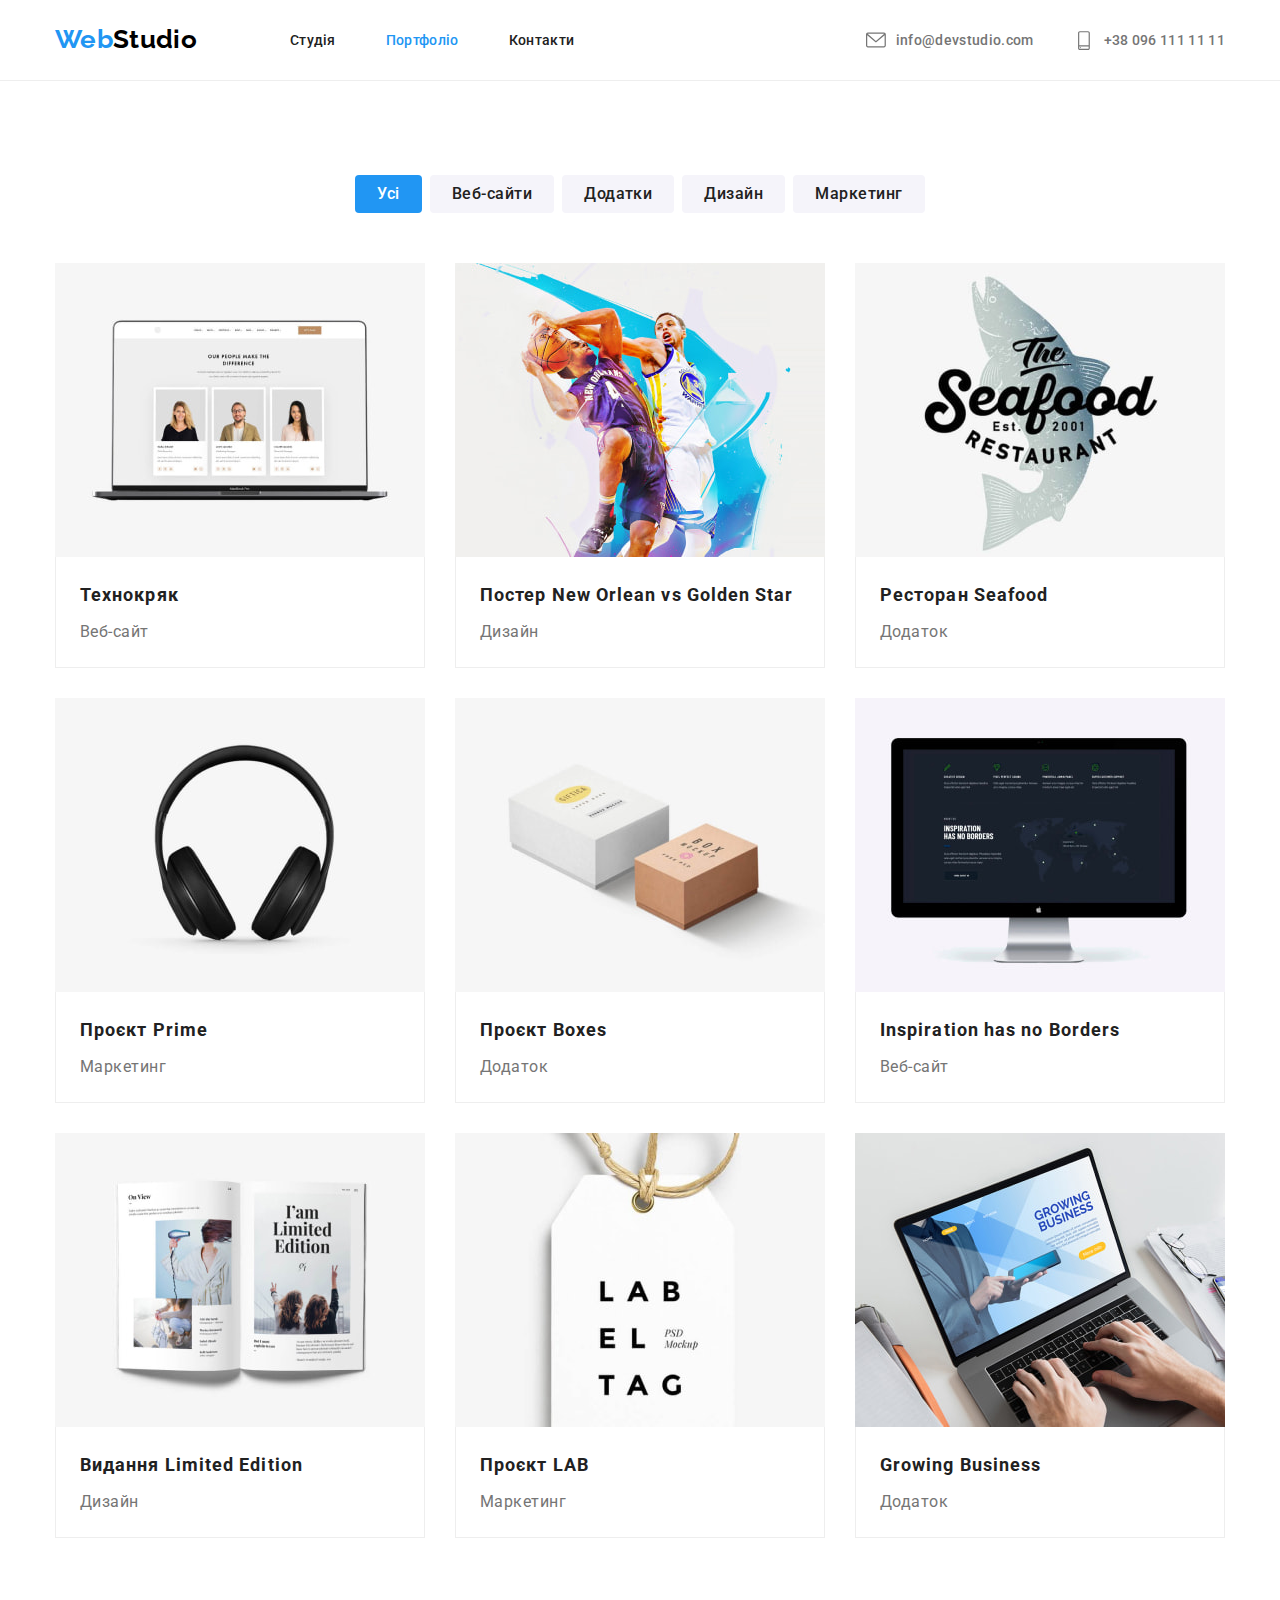
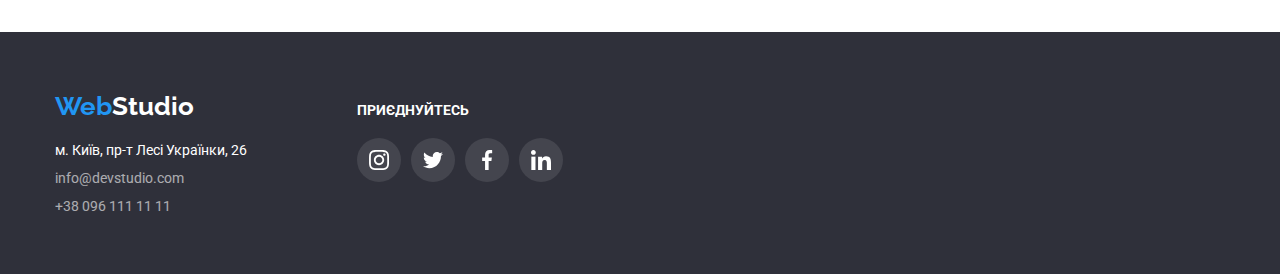
==== portfolio.html @ 36f6968f "Initial commit" ====
<!DOCTYPE html>
<html lang="en">

<head>
	<meta charset="UTF-8">
	<meta http-equiv="X-UA-Compatible" content="IE=edge">
	<meta name="viewport" content="width=device-width, initial-scale=1.0">

	<!-- Projects Fonts -->
	<link rel="preconnect" href="https://fonts.googleapis.com">
	<link rel="preconnect" href="https://fonts.gstatic.com" crossorigin>
	<link
		href="https://fonts.googleapis.com/css2?family=Raleway:wght@700&family=Roboto:wght@400;500;700;900&display=swap"
		rel="stylesheet">

	<!-- Normalize -->
	<link rel="stylesheet" href="https://cdnjs.cloudflare.com/ajax/libs/modern-normalize/2.0.0/modern-normalize.min.css">

	<!-- Styles -->
	<link rel="stylesheet" href="./css/styles.css">
	<title>Портфоліо</title>
</head>

<body>
	<!-- HEADER -->
	<header class="header">
		<div class="container header-container">
			<a href="#" class="logo">Web<span class="logo-header">Studio</span></a>
			<nav class="navigation">
				<ul class="menu list">
					<li class="menu-list"><a class="menu-item" href="./index.html">Студія</a></li>
					<li class="menu-list"><a class="menu-item active" href="./portfolio.html">Портфоліо</a></li>
					<li class="menu-list"><a class="menu-item" href="">Контакти</a></li>
				</ul>
			</nav>
			<ul class="contacts">
				<li class="contact-list">
					<a href="mailto:info@devstudio.com">
						<svg class="icon-contact" viewBox="0 0 100 100" width="20">
							<use href="./images/icons/icons.svg#icon-envelope"></use>
						</svg>
						info@devstudio.com</a>
				</li>
				<li class="contact-list">
					<a href="tel:+380961111111">
						<svg class="icon-contact" viewBox="0 0 100 100" width="20">
							<use href="./images/icons/icons.svg#icon-smartphone"></use>
						</svg>
						+38 096 111 11 11</a>
				</li>
			</ul>
		</div>
	</header>
	<!-- MAIN -->
	<main>
		<!-- PORTFOLIO -->
		<section class="portfolio">
			<div class="container">
				<ul class="buttons">
					<li class="btn btn-active">
						<button type="button">Усі</button>
					</li>
					<li class="btn">
						<button type="button">Веб-сайти</button>
					</li>
					<li class="btn">
						<button type="button">Додатки</button>
					</li>
					<li class="btn">
						<button type="button">Дизайн</button>
					</li>
					<li class="btn">
						<button type="button">Маркетинг</button>
					</li>
				</ul>
				<ul class="cards grid">
					<li class="card grid-item">
						<a href="#">
							<img src="./images/portfolio/web.jpg" width="370" alt="Веб-сайт">
							<div class="content">
								<h2 class="card-title">Технокряк</h2>
								<p class="card-text">Веб-сайт</p>
							</div>
						</a>
					</li>
					<li class="card grid-item">
						<a href="">
							<img src="./images/portfolio/poster.jpg" width="370" alt="Дизайн">
							<div class="content">
								<h2 class="card-title">Постер New Orlean vs Golden Star</h2>
								<p class="card-text">Дизайн</p>
							</div>
						</a>
					</li>
					<li class="card grid-item">
						<a href="">
							<img src="./images/portfolio/restaurant.jpg" width="370" alt="Додаток">
							<div class="content">
								<h2 class="card-title">Ресторан Seafood</h2>
								<p class="card-text">Додаток</p>
							</div>
						</a>
					</li>
					<li class="card grid-item">
						<a href="">
							<img src="./images/portfolio/prime.jpg" width="370" alt="Маркетинг">
							<div class="content">
								<h2 class="card-title">Проєкт Prime</h2>
								<p class="card-text">Маркетинг</p>
							</div>
						</a>
					</li>
					<li class="card grid-item">
						<a href="">
							<img src="./images/portfolio/boxes.jpg" width="370" alt="Додаток">
							<div class="content">
								<h2 class="card-title">Проєкт Boxes</h2>
								<p class="card-text">Додаток</p>
							</div>
						</a>
					</li>
					<li class="card grid-item">
						<a href="">
							<img src="./images/portfolio/web-1.jpg" width="370" alt="Веб-сайт">
							<div class="content">
								<h2 class="card-title">Inspiration has no Borders</h2>
								<p class="card-text">Веб-сайт</p>
							</div>
						</a>
					</li>
					<li class="card grid-item">
						<a href="">
							<img src="./images/portfolio/design.jpg" width="370" alt="Дизайн">
							<div class="content">
								<h2 class="card-title">Видання Limited Edition</h2>
								<p class="card-text">Дизайн</p>
							</div>
						</a>
					</li>
					<li class="card grid-item">
						<a href="">
							<img src="./images/portfolio/marketing.jpg" width="370" alt="Маркетинг">
							<div class="content">
								<h2 class="card-title">Проєкт LAB</h2>
								<p class="card-text">Маркетинг</p>
							</div>
						</a>
					</li>
					<li class="card grid-item">
						<a href="">
							<img src="./images/portfolio/app.jpg" width="370" alt="Додаток">
							<div class="content">
								<h2 class="card-title">Growing Business</h2>
								<p class="card-text">Додаток</p>
							</div>
						</a>
					</li>
				</ul>
			</div>
		</section>
	</main>
	<!-- FOOTER -->
	<footer class="footer">
		<div class="container footer-container">
			<div class="footer-address">
				<a href="#" class="logo">Web<span class="logo-footer">Studio</span></a>
				<address>
					<p>м. Київ, пр-т Лесі Українки, 26</p>
					<ul>
						<li><a href="mailto:info@devstudio.com">info@devstudio.com</a></li>
						<li><a href="tel:+380961111111">+38 096 111 11 11</a></li>
					</ul>
				</address>
			</div>
			<div class="footer-social">
				<p>приєднуйтесь</p>
				<ul class="social-links">
					<li class="footer-icons">
						<a href="" class="footer-icon">
							<svg class="social" viewBox="0 0 100 100" width="20">
								<use href="./images/icons/icons.svg#icon-instagram"></use>
							</svg>							
						</a>
					</li>
					<li class="footer-icons">
						<a href="" class="footer-icon">
							<svg class="social" viewBox="0 0 100 100" width="20">
								<use href="./images/icons/icons.svg#icon-twitter"></use>
							</svg>							
						</a>
					</li>
					<li class="footer-icons">
						<a href="" class="footer-icon">
							<svg class="social" viewBox="0 0 100 100" width="20">
								<use href="./images/icons/icons.svg#icon-facebook"></use>
							</svg>							
						</a>
					</li>
					<li class="footer-icons">
						<a href="" class="footer-icon">
							<svg class="social" viewBox="0 0 100 100" width="20">
								<use href="./images/icons/icons.svg#icon-linkedin"></use>
							</svg>							
						</a>
					</li>
				</ul>
			</div>
		</div>
	</footer>
</body>

</html>
---- css/styles.css ----
:root {
	--title-color: #212121;
	--subtitle-color: #757575;
	--active-color: #2196F3;
	--background-footer: #2F303A;
	--background-team: #F5F4FA;
	--icons: #AFB1B8;
	--indent: 30px;
	--items: 1;
}

* {
	margin: 0;
}

img {
	display: block;
}

a {
	text-decoration: none;
}

body {
	box-sizing: border-box;
	color: var(--subtitle-color);
	font-family: Roboto, sans-serif;
}

ul {
	list-style: none;
	padding: 0;
}

h1,
h2,
h3,
h4,
h5,
h5,
p {
	margin: 0;
}

.container {
	width: 1200px;
	padding-left: 15px;
	padding-right: 15px;
	margin-left: auto;
	margin-right: auto;
}

/* 
	|=============================
	| GRID
	|=============================
*/

.grid {
	display: flex;
	flex-wrap: wrap;
	gap: var(--indent);
}

.grid-item {
	flex-basis: calc((100% - var(--indent) * (var(--items) - 1)) / var(--items));
}

/* 
	|=============================
	| HEADER 
	|=============================
*/
.header {
	border-bottom: 1px solid #eee;
	letter-spacing: 0.02em;
}

.header-container {
	display: flex;
	align-items: center;
}

.logo {
	margin-right: 93px;
	color: var(--active-color);
	font-family: Raleway;
	font-weight: 700;
	font-size: 26px;
}

.logo .logo-header {
	color: #000;
}

a {
	color: var(--title-color);
}

.list {
	margin: 0;
	padding: 0;
}

.menu {
	display: flex;
	align-items: center;
}

.menu-list {
	margin-right: 50px;
}

.menu-list:last-child {
	margin-right: 0;
}

.menu .menu-item {
	display: block;
	padding-top: 32px;
	padding-bottom: 32px;
	font-weight: 500;
	font-size: 14px;
}

.active {
	color: var(--active-color);
}

.menu-item:hover,
.menu-item:focus {
	color: var(--active-color);
}

.contacts {
	display: flex;
	margin-left: auto;
}

.contact-list {
	margin-right: 40px;
}

.contact-list:last-child {
	margin-right: 0;
}

.contact-list a {
display: flex;
align-items: center;
	color: currentColor;
	font-weight: 500;
	font-size: 14px;
}

.contact-list a:hover,
.contact-list a:focus {
	color: var(--active-color);
	fill: var(--active-color);
}
.icon-contact{
	fill: currentColor;
	margin-right: 10px;
}

/* 
	|=============================
	| HERO
	|=============================
*/
.hero {
	max-width: 1600px;
	height: 600px;
	padding-top: 200px;
	padding-bottom: 200px;
	margin-left: auto;
	margin-right: auto;
	background: rgba(196, 196, 196, 1);
	background-image:linear-gradient( to right, rgba(47, 48, 58, 0.40), rgba(47, 48, 58, 0.40)), url(../images/hero/bg-hero.png);
	background-position: center;
	background-size: cover;
	letter-spacing: 0.06em;
	text-align: center;
}

.hero-title {
	max-width: 696px;
	margin-bottom: 30px;
	margin-left: auto;
	margin-right: auto;
	color: #fff;
	text-transform: uppercase;
	font-size: 44px;
	font-weight: 900;
	line-height: 1.36;

}

.hero-btn {
	padding-top: 10px;
	padding-right: 22px;
	padding-bottom: 10px;
	padding-left: 22px;
	cursor: pointer;
	color: #fff;
	background-color: var(--active-color);
	border: none;
	border-radius: 4px;
	font-size: 16px;
	font-weight: 700;
}

/* 
	|=============================
	| FEATURES
	|=============================
*/
.features {
	padding-top: 94px;
	padding-bottom: 94px;
}

.features-icons{
	display: flex;
	align-items: center;
	justify-content: center;
	width: 270px;
	height: 120px;
	background-color: var(--background-team);
	border-radius: 4px;
}

.features-item {
	--items: 4;
	width: 270px;	
}

.features-item:last-child {
	margin-right: 0;
}

.features-title {
	margin-top: 30px;	
	margin-bottom: 10px;
	color: var(--title-color);
	font-size: 14px;
	font-weight: 700;
}

.features-text {
	font-size: 14px;
	line-height: 1.71;
	letter-spacing: 0.03em;
}

/* 
	|=============================
	| ABOUT
	|=============================
*/

.about {
	padding-bottom: 94px;
}

.about-title {
	margin-bottom: 50px;
	color: var(--title-color);
	text-align: center;
	font-size: 36px;
	font-weight: 700;
	letter-spacing: 0.03em;
}

.about-item {
	--items: 3;
}

/* 
	|=============================
	| OUR TEAM
	|=============================
*/

.team {
	background-color: var(--background-team);
	padding-bottom: 94px;
	padding-top: 94px;
}

.team-title {
	margin-bottom: 50px;
	color: var(--title-color);
	font-size: 36px;
	font-weight: 700;
	letter-spacing: 0.03em;
	text-align: center;
}

.team-item {
	background-color: #fff;
	--items: 4;
	box-shadow: 0px 2px 1px 0px rgba(0, 0, 0, 0.20), 0px 1px 1px 0px rgba(0, 0, 0, 0.14), 0px 1px 3px 0px rgba(0, 0, 0, 0.12);
	border-radius: 0px 0px 4px 4px;
}

.team-content {
	padding-top: 30px;
	padding-bottom: 30px;
}

.team-item-title {
	margin-bottom: 10px;
	color: var(--title-color);
	text-align: center;
	font-size: 16px;
	font-weight: 500;
	letter-spacing: 0.03em;
}

.team-item-text {
	text-align: center;
	letter-spacing: 0.03em;
}
.social-icons{
	display: flex;
	gap: 10px;
	justify-content: center;
	margin-top: 16px;
}
.social-icon{
	display: flex;
	align-items: center;
	justify-content: center;
	fill: var(--icons);
	width: 44px;
	height: 44px;
	background-color: #fff;
	border-radius: 50%;
}

.social-icon:hover,
.social-icon:focus{
	fill: #fff;
	background-color: var(--active-color);

}

/* 
	|=============================
	| PARTNERS
	|=============================
*/

.partners {
	padding-top: 94px;
	padding-bottom: 94px;
}

.partners-title {
	font-size: 36px;
	color: var(--title-color);
	text-align: center;
	margin-bottom: 50px;
}
.partners-items {
	display: flex;
	--items: 6;
}

.partners-item {
	display: flex;
	align-items: center;
	justify-content: center;	
}

.partners-logo {
	width: 170px;
	height: 92px;
	display: flex;
	align-items: center;
	justify-content: center;	
	border: 1px solid var(--icons);
	border-radius: 4px;
	fill: var(--icons);
}

.partners-logo:hover,
.partners-logo:focus{
	fill: var(--active-color);
	border: 1px solid var(--active-color);
}


/* 
	|=============================
	| FOOTER
	|=============================
*/

.footer {
	padding-top: 60px;
	padding-bottom: 60px;
	background-color: var(--background-footer);
	color: #fff;
}


.footer-container>a {
	margin-bottom: 28px;
}

.logo-footer {
	color: #fff;
}

address {
	margin-top: 20px;
	font-size: 14px;
	font-style: normal;
}

address>p {
	margin-bottom: 12px;
}

address ul li {
	margin-bottom: 12px;
}

address ul li:last-child {
	margin-bottom: 0;
}

address ul li a {
	opacity: .6;
	color: #fff;

}

address ul li a:hover,
address ul li a:focus {
	opacity: 1;
}

.footer-container{
	display: flex;
	align-items: baseline;
}
.footer-address{
	margin-right: 70px;
}

.footer-social p{
	font-size: 14px;
	text-transform: uppercase;
	font-weight: 700;
	margin-bottom: 20px;
}
.social-links {
	display: flex;
	gap: 10px;	
}
.footer-icons {
	display: flex;	
	justify-content: center;	
}
.footer-icon {
	display: flex;
	align-items: center;
	justify-content: center;
	fill: #fff;
	width: 44px;
	height: 44px;
	background-color: rgba(255, 255, 255, 0.10);
	border-radius: 50%;
}
.footer-icon:hover,
.footer-icon:focus{
	background-color: var(--active-color);
}


/* 
	|=============================
	| PORTFOLIO
	|=============================
*/

.portfolio {
	padding-top: 94px;
	padding-bottom: 94px;
}

/* 
	|=============================
	| FILTER BUTTON
	|=============================
*/

.buttons {
	display: flex;
	justify-content: center;
}

.btn {
	margin-right: 8px;
}

.btn button {
	padding: 6px 22px;
	background-color: var(--background-team);
	color: var(--title-color);
	border: none;
	border-radius: 4px;
	cursor: pointer;
	font-size: 16px;
	line-height: 1.62;
	font-family: "Roboto", sans-serif;
	letter-spacing: 0.03em;
	font-weight: 500;
}

.btn:last-child {
	margin-right: 0;
}

.btn-active button {
	background-color: var(--active-color);
	color: #fff;
}

.btn button:hover,
.btn button:focus {
	background-color: var(--active-color);
	color: #fff;
	box-shadow: 0px 2px 2px 0px rgba(0, 0, 0, 0.12), 0px 1px 2px 0px rgba(0, 0, 0, 0.08), 0px 3px 1px 0px rgba(0, 0, 0, 0.10);	
}

/* 
	|=============================
	| FILTER CARDS
	|=============================
*/
.cards {
	--items: 3;
	margin-top: 50px;	
}

.card-title {
	margin-bottom: 4px;
	color: var(--title-color);
	font-size: 18px;
	letter-spacing: .06em;
	line-height: 2;
}

.card:hover, .card:focus{
	box-shadow: 1px 4px 6px 0px rgba(0, 0, 0, 0.16), 0px 4px 4px 0px rgba(0, 0, 0, 0.06), 0px 1px 1px 0px rgba(0, 0, 0, 0.12);
}
.card-text {
	color: var(--subtitle-color);
	letter-spacing: .03em;
	line-height: 1.875;
}

.content {
	padding-left: 24px;
	padding-right: 24px;
	padding-top: 20px;
	padding-bottom: 20px;
	border-bottom: 1px solid #eee;
	border-left: 1px solid #eee;
	border-right: 1px solid #eee;
}
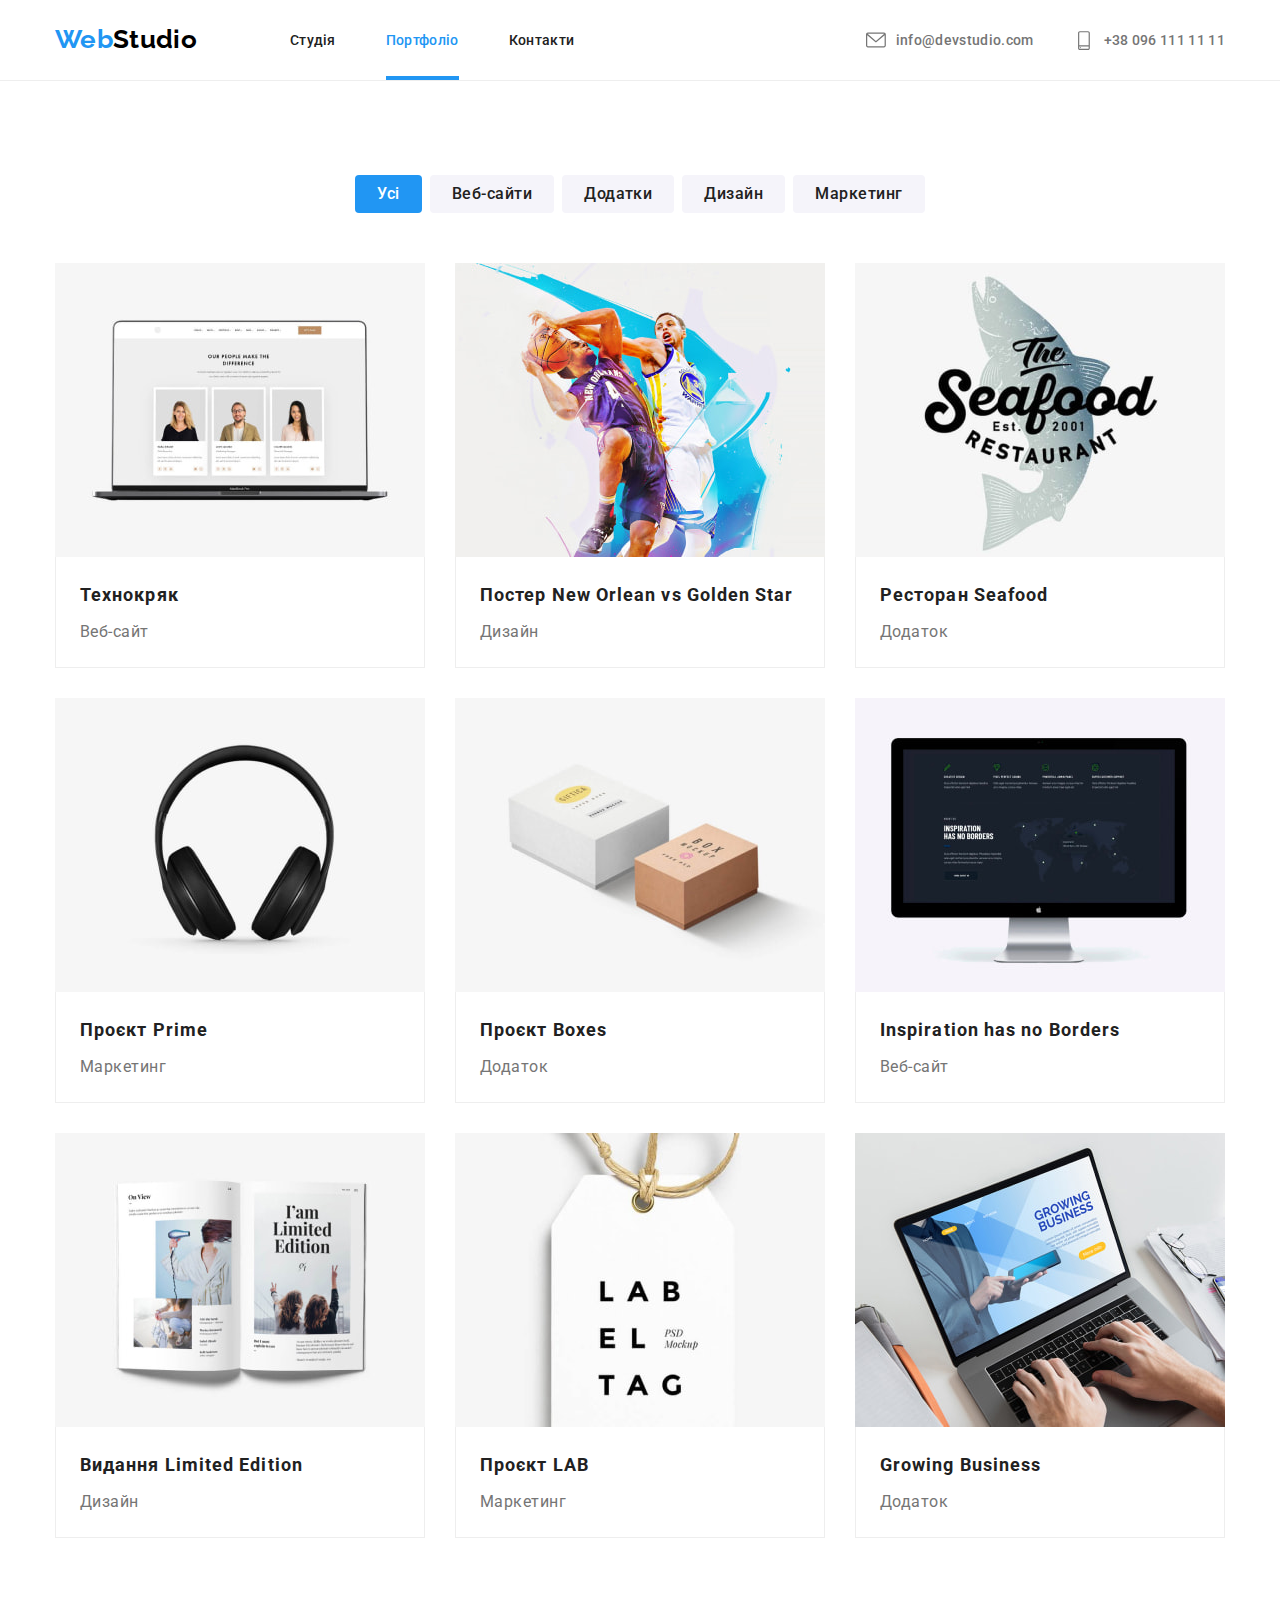
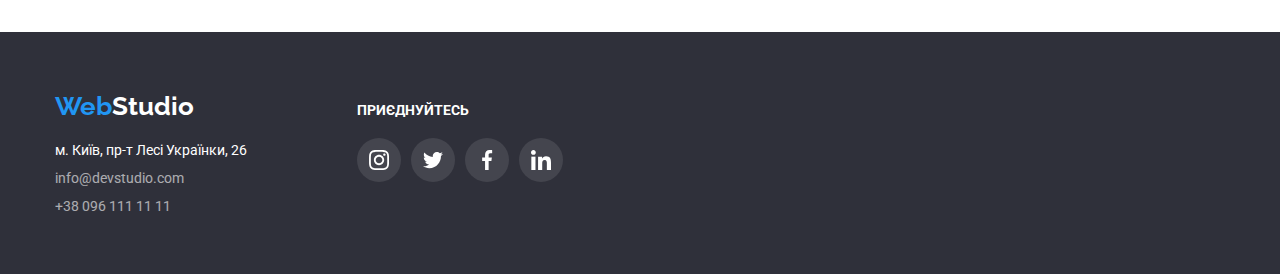
==== commit 697d2cb5: "hw05" ====
--- a/portfolio.html
+++ b/portfolio.html
@@ -75,7 +75,10 @@
 				</ul>
 				<ul class="cards grid">
 					<li class="card grid-item">
-						<a href="#">
+						<div class="card-description">
+							<p></p>
+						</div>
+						<a class="card-item" href="#">
 							<img src="./images/portfolio/web.jpg" width="370" alt="Веб-сайт">
 							<div class="content">
 								<h2 class="card-title">Технокряк</h2>
@@ -84,7 +87,7 @@
 						</a>
 					</li>
 					<li class="card grid-item">
-						<a href="">
+						<a class="card-item" href="">
 							<img src="./images/portfolio/poster.jpg" width="370" alt="Дизайн">
 							<div class="content">
 								<h2 class="card-title">Постер New Orlean vs Golden Star</h2>
@@ -93,7 +96,7 @@
 						</a>
 					</li>
 					<li class="card grid-item">
-						<a href="">
+						<a class="card-item" href="">
 							<img src="./images/portfolio/restaurant.jpg" width="370" alt="Додаток">
 							<div class="content">
 								<h2 class="card-title">Ресторан Seafood</h2>
@@ -102,7 +105,7 @@
 						</a>
 					</li>
 					<li class="card grid-item">
-						<a href="">
+						<a class="card-item" href="">
 							<img src="./images/portfolio/prime.jpg" width="370" alt="Маркетинг">
 							<div class="content">
 								<h2 class="card-title">Проєкт Prime</h2>
@@ -111,7 +114,7 @@
 						</a>
 					</li>
 					<li class="card grid-item">
-						<a href="">
+						<a class="card-item" href="">
 							<img src="./images/portfolio/boxes.jpg" width="370" alt="Додаток">
 							<div class="content">
 								<h2 class="card-title">Проєкт Boxes</h2>
@@ -120,7 +123,7 @@
 						</a>
 					</li>
 					<li class="card grid-item">
-						<a href="">
+						<a class="card-item" href="">
 							<img src="./images/portfolio/web-1.jpg" width="370" alt="Веб-сайт">
 							<div class="content">
 								<h2 class="card-title">Inspiration has no Borders</h2>
@@ -129,7 +132,7 @@
 						</a>
 					</li>
 					<li class="card grid-item">
-						<a href="">
+						<a class="card-item" href="">
 							<img src="./images/portfolio/design.jpg" width="370" alt="Дизайн">
 							<div class="content">
 								<h2 class="card-title">Видання Limited Edition</h2>
@@ -138,7 +141,7 @@
 						</a>
 					</li>
 					<li class="card grid-item">
-						<a href="">
+						<a class="card-item" href="">
 							<img src="./images/portfolio/marketing.jpg" width="370" alt="Маркетинг">
 							<div class="content">
 								<h2 class="card-title">Проєкт LAB</h2>
@@ -147,7 +150,7 @@
 						</a>
 					</li>
 					<li class="card grid-item">
-						<a href="">
+						<a class="card-item" href="">
 							<img src="./images/portfolio/app.jpg" width="370" alt="Додаток">
 							<div class="content">
 								<h2 class="card-title">Growing Business</h2>
@@ -207,6 +210,8 @@
 			</div>
 		</div>
 	</footer>
+
+	<script src="./js/modal.js"></script>
 </body>
 
 </html>--- a/css/styles.css
+++ b/css/styles.css
@@ -124,7 +124,18 @@
 }
 
 .active {
+	position: relative;	
 	color: var(--active-color);
+}
+.active::after{
+	position: absolute;
+	display: block;
+	left: 0;
+	bottom: 0;
+	content: "";
+	height: 4px;
+	width: 100%;
+	background-color: var(--active-color);
 }
 
 .menu-item:hover,
@@ -273,7 +284,24 @@
 }
 
 .about-item {
+	position: relative;
+
 	--items: 3;
+}
+.about-item::after{
+	position: absolute;
+	display: flex;
+	align-items: center;
+	justify-content: center;
+	content: attr(data-title);
+	width: 100%;
+	left: 0;
+	bottom: 0;
+	height: 70px;
+	background: rgba(47, 48, 58, 0.80);
+	color: #fff;
+	font-size: 14px;
+	text-transform: uppercase;
 }
 
 /* 
@@ -343,7 +371,6 @@
 .social-icon:focus{
 	fill: #fff;
 	background-color: var(--active-color);
-
 }
 
 /* 
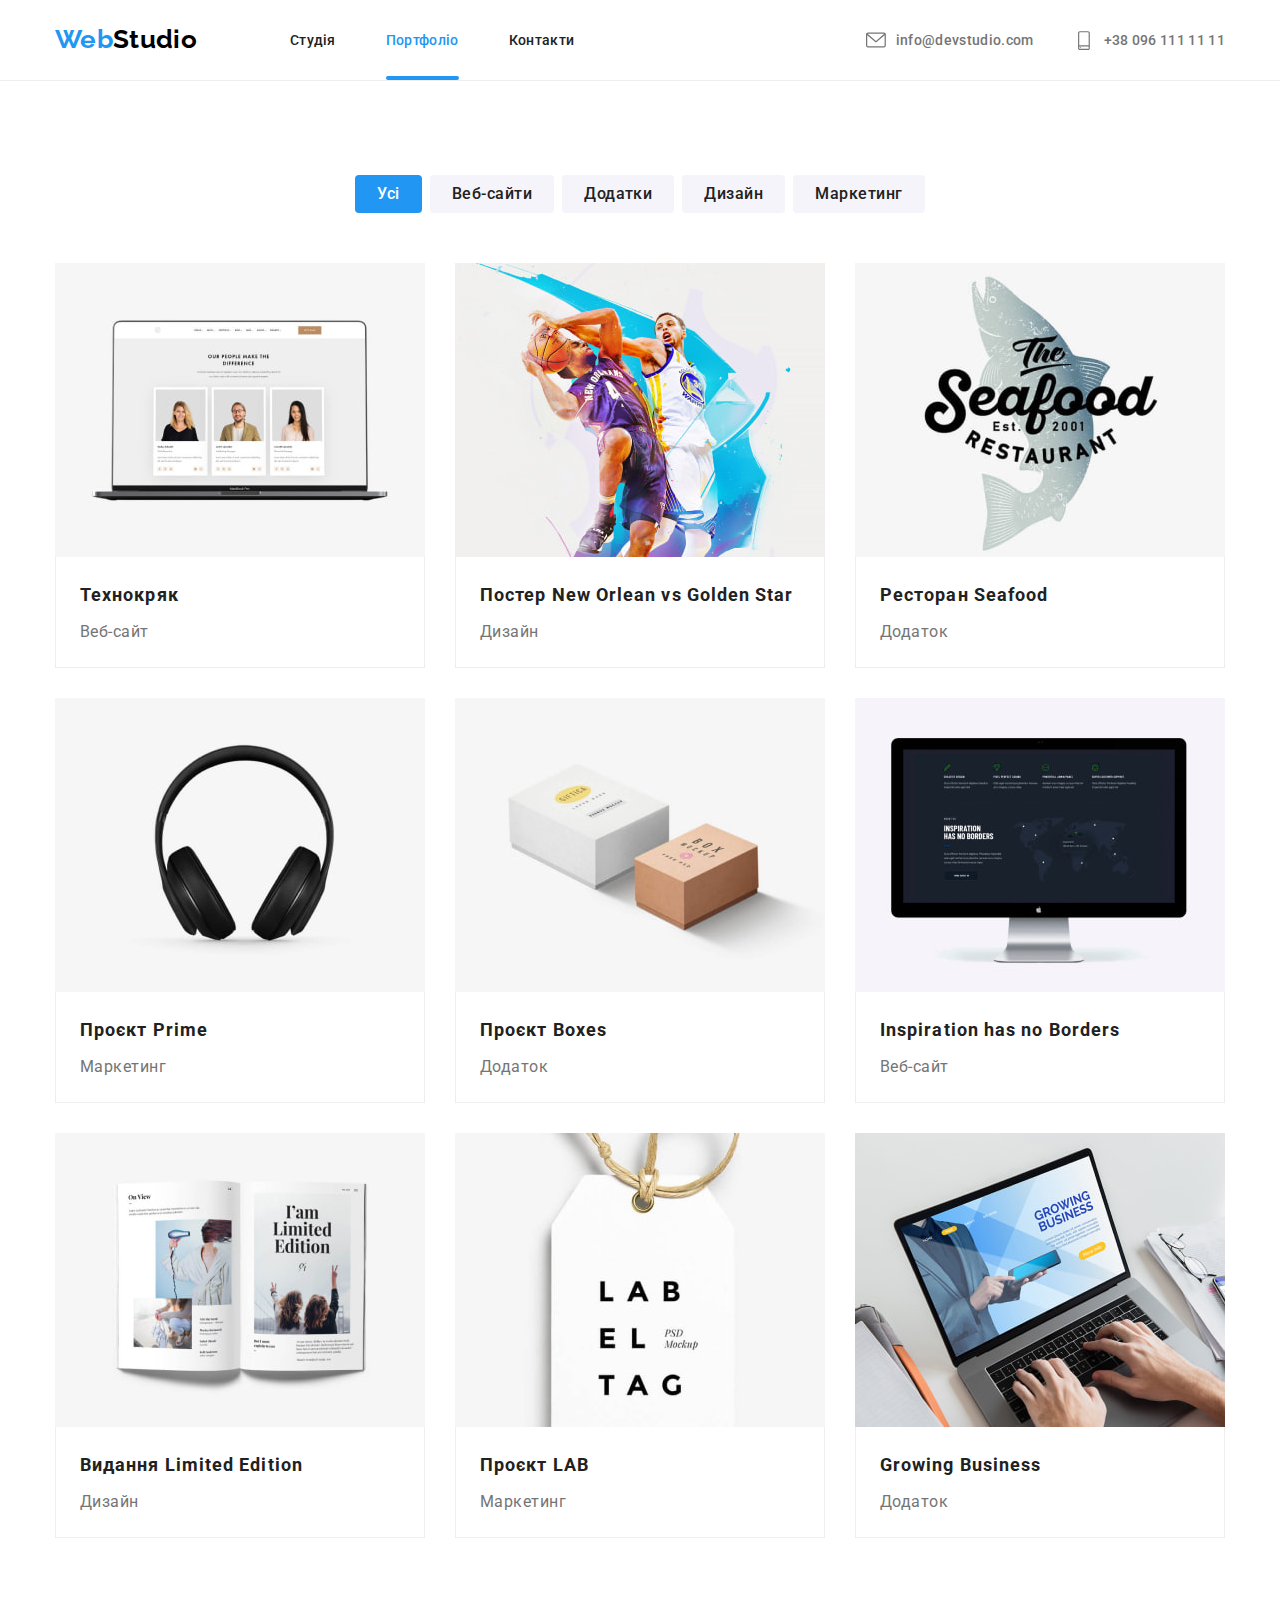
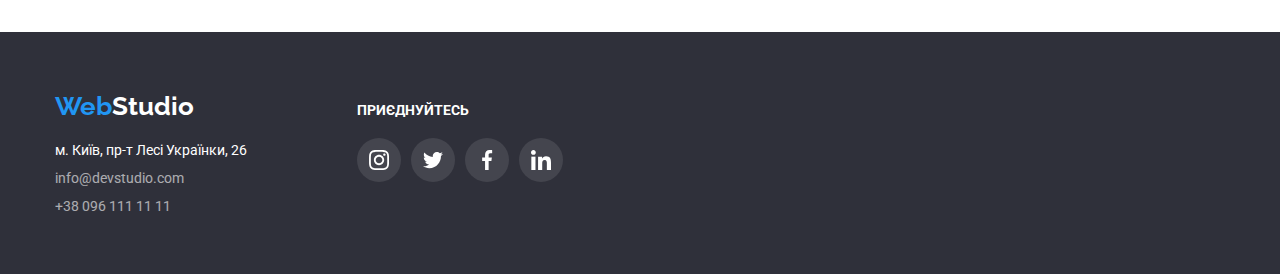
==== commit 42e59031: "update" ====
--- a/portfolio.html
+++ b/portfolio.html
@@ -75,11 +75,14 @@
 				</ul>
 				<ul class="cards grid">
 					<li class="card grid-item">
-						<div class="card-description">
-							<p></p>
-						</div>
+
 						<a class="card-item" href="#">
-							<img src="./images/portfolio/web.jpg" width="370" alt="Веб-сайт">
+							<div class="card-content">
+								<img class="card-img" src="./images/portfolio/web.jpg" width="370" alt="Веб-сайт">
+								<div class="card-description">
+									<p class="desc-text">Ресурс пропонує комплексні пропозиції з різним рівнем функціоналу та сервісів. Все це дозволить відвідувачу отримати вичерпні відомості про компанію чи приватну особу.</p>
+								</div>
+							</div>
 							<div class="content">
 								<h2 class="card-title">Технокряк</h2>
 								<p class="card-text">Веб-сайт</p>
@@ -88,7 +91,12 @@
 					</li>
 					<li class="card grid-item">
 						<a class="card-item" href="">
-							<img src="./images/portfolio/poster.jpg" width="370" alt="Дизайн">
+							<div class="card-content">
+								<img src="./images/portfolio/poster.jpg" width="370" alt="Дизайн">
+								<div class="card-description">
+									<p class="desc-text">Ресурс пропонує комплексні пропозиції з різним рівнем функціоналу та сервісів. Все це дозволить відвідувачу отримати вичерпні відомості про компанію чи приватну особу.</p>
+								</div>
+							</div>							
 							<div class="content">
 								<h2 class="card-title">Постер New Orlean vs Golden Star</h2>
 								<p class="card-text">Дизайн</p>
@@ -97,7 +105,12 @@
 					</li>
 					<li class="card grid-item">
 						<a class="card-item" href="">
-							<img src="./images/portfolio/restaurant.jpg" width="370" alt="Додаток">
+							<div class="card-content">
+								<img src="./images/portfolio/restaurant.jpg" width="370" alt="Додаток">
+								<div class="card-description">
+									<p class="desc-text">Ресурс пропонує комплексні пропозиції з різним рівнем функціоналу та сервісів. Все це дозволить відвідувачу отримати вичерпні відомості про компанію чи приватну особу.</p>
+								</div>
+							</div>							
 							<div class="content">
 								<h2 class="card-title">Ресторан Seafood</h2>
 								<p class="card-text">Додаток</p>
@@ -106,7 +119,12 @@
 					</li>
 					<li class="card grid-item">
 						<a class="card-item" href="">
-							<img src="./images/portfolio/prime.jpg" width="370" alt="Маркетинг">
+							<div class="card-content">
+								<img src="./images/portfolio/prime.jpg" width="370" alt="Маркетинг">
+								<div class="card-description">
+									<p class="desc-text">Ресурс пропонує комплексні пропозиції з різним рівнем функціоналу та сервісів. Все це дозволить відвідувачу отримати вичерпні відомості про компанію чи приватну особу.</p>
+								</div>
+							</div>							
 							<div class="content">
 								<h2 class="card-title">Проєкт Prime</h2>
 								<p class="card-text">Маркетинг</p>
@@ -115,7 +133,12 @@
 					</li>
 					<li class="card grid-item">
 						<a class="card-item" href="">
-							<img src="./images/portfolio/boxes.jpg" width="370" alt="Додаток">
+							<div class="card-content">
+								<img src="./images/portfolio/boxes.jpg" width="370" alt="Додаток">
+								<div class="card-description">
+									<p class="desc-text">Ресурс пропонує комплексні пропозиції з різним рівнем функціоналу та сервісів. Все це дозволить відвідувачу отримати вичерпні відомості про компанію чи приватну особу.</p>
+								</div>
+							</div>							
 							<div class="content">
 								<h2 class="card-title">Проєкт Boxes</h2>
 								<p class="card-text">Додаток</p>
@@ -124,7 +147,12 @@
 					</li>
 					<li class="card grid-item">
 						<a class="card-item" href="">
-							<img src="./images/portfolio/web-1.jpg" width="370" alt="Веб-сайт">
+							<div class="card-content">
+								<img src="./images/portfolio/web-1.jpg" width="370" alt="Веб-сайт">
+								<div class="card-description">
+									<p class="desc-text">Ресурс пропонує комплексні пропозиції з різним рівнем функціоналу та сервісів. Все це дозволить відвідувачу отримати вичерпні відомості про компанію чи приватну особу.</p>
+								</div>
+							</div>							
 							<div class="content">
 								<h2 class="card-title">Inspiration has no Borders</h2>
 								<p class="card-text">Веб-сайт</p>
@@ -133,7 +161,12 @@
 					</li>
 					<li class="card grid-item">
 						<a class="card-item" href="">
-							<img src="./images/portfolio/design.jpg" width="370" alt="Дизайн">
+							<div class="card-content">
+								<img src="./images/portfolio/design.jpg" width="370" alt="Дизайн">
+								<div class="card-description">
+									<p class="desc-text">Ресурс пропонує комплексні пропозиції з різним рівнем функціоналу та сервісів. Все це дозволить відвідувачу отримати вичерпні відомості про компанію чи приватну особу.</p>
+								</div>
+							</div>							
 							<div class="content">
 								<h2 class="card-title">Видання Limited Edition</h2>
 								<p class="card-text">Дизайн</p>
@@ -142,7 +175,12 @@
 					</li>
 					<li class="card grid-item">
 						<a class="card-item" href="">
-							<img src="./images/portfolio/marketing.jpg" width="370" alt="Маркетинг">
+							<div class="card-content">
+								<img src="./images/portfolio/marketing.jpg" width="370" alt="Маркетинг">
+								<div class="card-description">
+									<p class="desc-text">Ресурс пропонує комплексні пропозиції з різним рівнем функціоналу та сервісів. Все це дозволить відвідувачу отримати вичерпні відомості про компанію чи приватну особу.</p>
+								</div>
+							</div>							
 							<div class="content">
 								<h2 class="card-title">Проєкт LAB</h2>
 								<p class="card-text">Маркетинг</p>
@@ -151,7 +189,12 @@
 					</li>
 					<li class="card grid-item">
 						<a class="card-item" href="">
-							<img src="./images/portfolio/app.jpg" width="370" alt="Додаток">
+							<div class="card-content">
+								<img src="./images/portfolio/app.jpg" width="370" alt="Додаток">
+								<div class="card-description">
+									<p class="desc-text">Ресурс пропонує комплексні пропозиції з різним рівнем функціоналу та сервісів. Все це дозволить відвідувачу отримати вичерпні відомості про компанію чи приватну особу.</p>
+								</div>
+							</div>							
 							<div class="content">
 								<h2 class="card-title">Growing Business</h2>
 								<p class="card-text">Додаток</p>
--- a/css/styles.css
+++ b/css/styles.css
@@ -121,6 +121,7 @@
 	padding-bottom: 32px;
 	font-weight: 500;
 	font-size: 14px;
+	transition: 250ms cubic-bezier(0.4, 0, 0.2, 1);
 }
 
 .active {
@@ -136,6 +137,7 @@
 	height: 4px;
 	width: 100%;
 	background-color: var(--active-color);
+	border-radius: 2px;
 }
 
 .menu-item:hover,
@@ -149,7 +151,7 @@
 }
 
 .contact-list {
-	margin-right: 40px;
+	margin-right: 40px;	
 }
 
 .contact-list:last-child {
@@ -157,8 +159,9 @@
 }
 
 .contact-list a {
-display: flex;
-align-items: center;
+	transition: 250ms cubic-bezier(0.4, 0, 0.2, 1);
+	display: flex;
+	align-items: center;
 	color: currentColor;
 	font-weight: 500;
 	font-size: 14px;
@@ -220,6 +223,54 @@
 	font-size: 16px;
 	font-weight: 700;
 }
+/* 
+	|=============================
+	| MODAL
+	|=============================
+*/
+.backdrop {
+	position: fixed;
+	top: 0;
+	left: 0;
+	width: 100%;
+	height: 100%;
+	background: rgba(0, 0, 0, 0.20);
+	z-index: 1;
+}
+
+.backdrop.is-hidden{
+	opacity: 0;
+	visibility: hidden;
+	pointer-events: none;
+}
+
+.modal-wrapper {
+	position: absolute;
+	top: 50%;
+	left: 50%;
+	transform: translate( -50%, -50%);
+	width: 528px;
+	height: 581px;
+	background-color: #fff;
+	border-radius: 4px;
+	box-shadow: 0px 2px 1px 0px rgba(0, 0, 0, 0.20), 0px 1px 1px 0px rgba(0, 0, 0, 0.14), 0px 1px 3px 0px rgba(0, 0, 0, 0.12);
+}
+.modal-btn{
+	cursor: pointer;
+	position: absolute;
+	display: flex;
+	align-items: center;
+	justify-content: center;
+	width: 30px;
+	height: 30px;
+	padding: 0;	
+	top: 8px;
+	right: 8px;
+	background-color: #fff;
+	border-radius: 50%;
+	border: 1px solid rgba(0, 0, 0, 0.10);;
+}
+
 
 /* 
 	|=============================
@@ -288,21 +339,23 @@
 
 	--items: 3;
 }
-.about-item::after{
+.about-item p{
 	position: absolute;
 	display: flex;
-	align-items: center;
 	justify-content: center;
+	padding-top: 27px;
+	padding-bottom: 27px;
 	content: attr(data-title);
 	width: 100%;
 	left: 0;
-	bottom: 0;
-	height: 70px;
+	bottom: 0;	
 	background: rgba(47, 48, 58, 0.80);
 	color: #fff;
 	font-size: 14px;
 	text-transform: uppercase;
 }
+
+
 
 /* 
 	|=============================
@@ -365,6 +418,7 @@
 	height: 44px;
 	background-color: #fff;
 	border-radius: 50%;
+	transition: 250ms cubic-bezier(0.4, 0, 0.2, 1);
 }
 
 .social-icon:hover,
@@ -410,6 +464,7 @@
 	border: 1px solid var(--icons);
 	border-radius: 4px;
 	fill: var(--icons);
+	transition: 250ms cubic-bezier(0.4, 0, 0.2, 1);
 }
 
 .partners-logo:hover,
@@ -462,7 +517,7 @@
 address ul li a {
 	opacity: .6;
 	color: #fff;
-
+	transition: 250ms cubic-bezier(0.4, 0, 0.2, 1);
 }
 
 address ul li a:hover,
@@ -501,6 +556,7 @@
 	height: 44px;
 	background-color: rgba(255, 255, 255, 0.10);
 	border-radius: 50%;
+	transition: 250ms cubic-bezier(0.4, 0, 0.2, 1);
 }
 .footer-icon:hover,
 .footer-icon:focus{
@@ -546,6 +602,7 @@
 	font-family: "Roboto", sans-serif;
 	letter-spacing: 0.03em;
 	font-weight: 500;
+	transition: 250ms cubic-bezier(0.4, 0, 0.2, 1);
 }
 
 .btn:last-child {
@@ -581,7 +638,9 @@
 	letter-spacing: .06em;
 	line-height: 2;
 }
-
+.card{
+	transition: 250ms cubic-bezier(0.4, 0, 0.2, 1);
+}
 .card:hover, .card:focus{
 	box-shadow: 1px 4px 6px 0px rgba(0, 0, 0, 0.16), 0px 4px 4px 0px rgba(0, 0, 0, 0.06), 0px 1px 1px 0px rgba(0, 0, 0, 0.12);
 }
@@ -599,4 +658,35 @@
 	border-bottom: 1px solid #eee;
 	border-left: 1px solid #eee;
 	border-right: 1px solid #eee;
-}+}
+
+.card-content{
+	position: relative;
+	display: block;
+	overflow: hidden;
+}
+
+.card-description {
+	position: absolute;
+	bottom: -100%;
+	left: 0;
+	background: rgba(33, 150, 243, 0.90);
+	display: flex;
+	align-items: center;
+	width: 100%;
+	height: 294px;
+	padding-left: 24px;
+	padding-right: 24px;
+	transition: 250ms cubic-bezier(0.4, 0, 0.2, 1);
+}
+.desc-text {
+	color: #fff;
+	font-size: 18px;
+	line-height: 1.5;
+	letter-spacing: 0.03em;
+}
+
+.card:hover .card-description, .card:focus .card-description{	
+	bottom: 0;
+	box-shadow: 1px 4px 6px 0px rgba(0, 0, 0, 0.16), 0px 4px 4px 0px rgba(0, 0, 0, 0.06), 0px 1px 1px 0px rgba(0, 0, 0, 0.12);
+}
